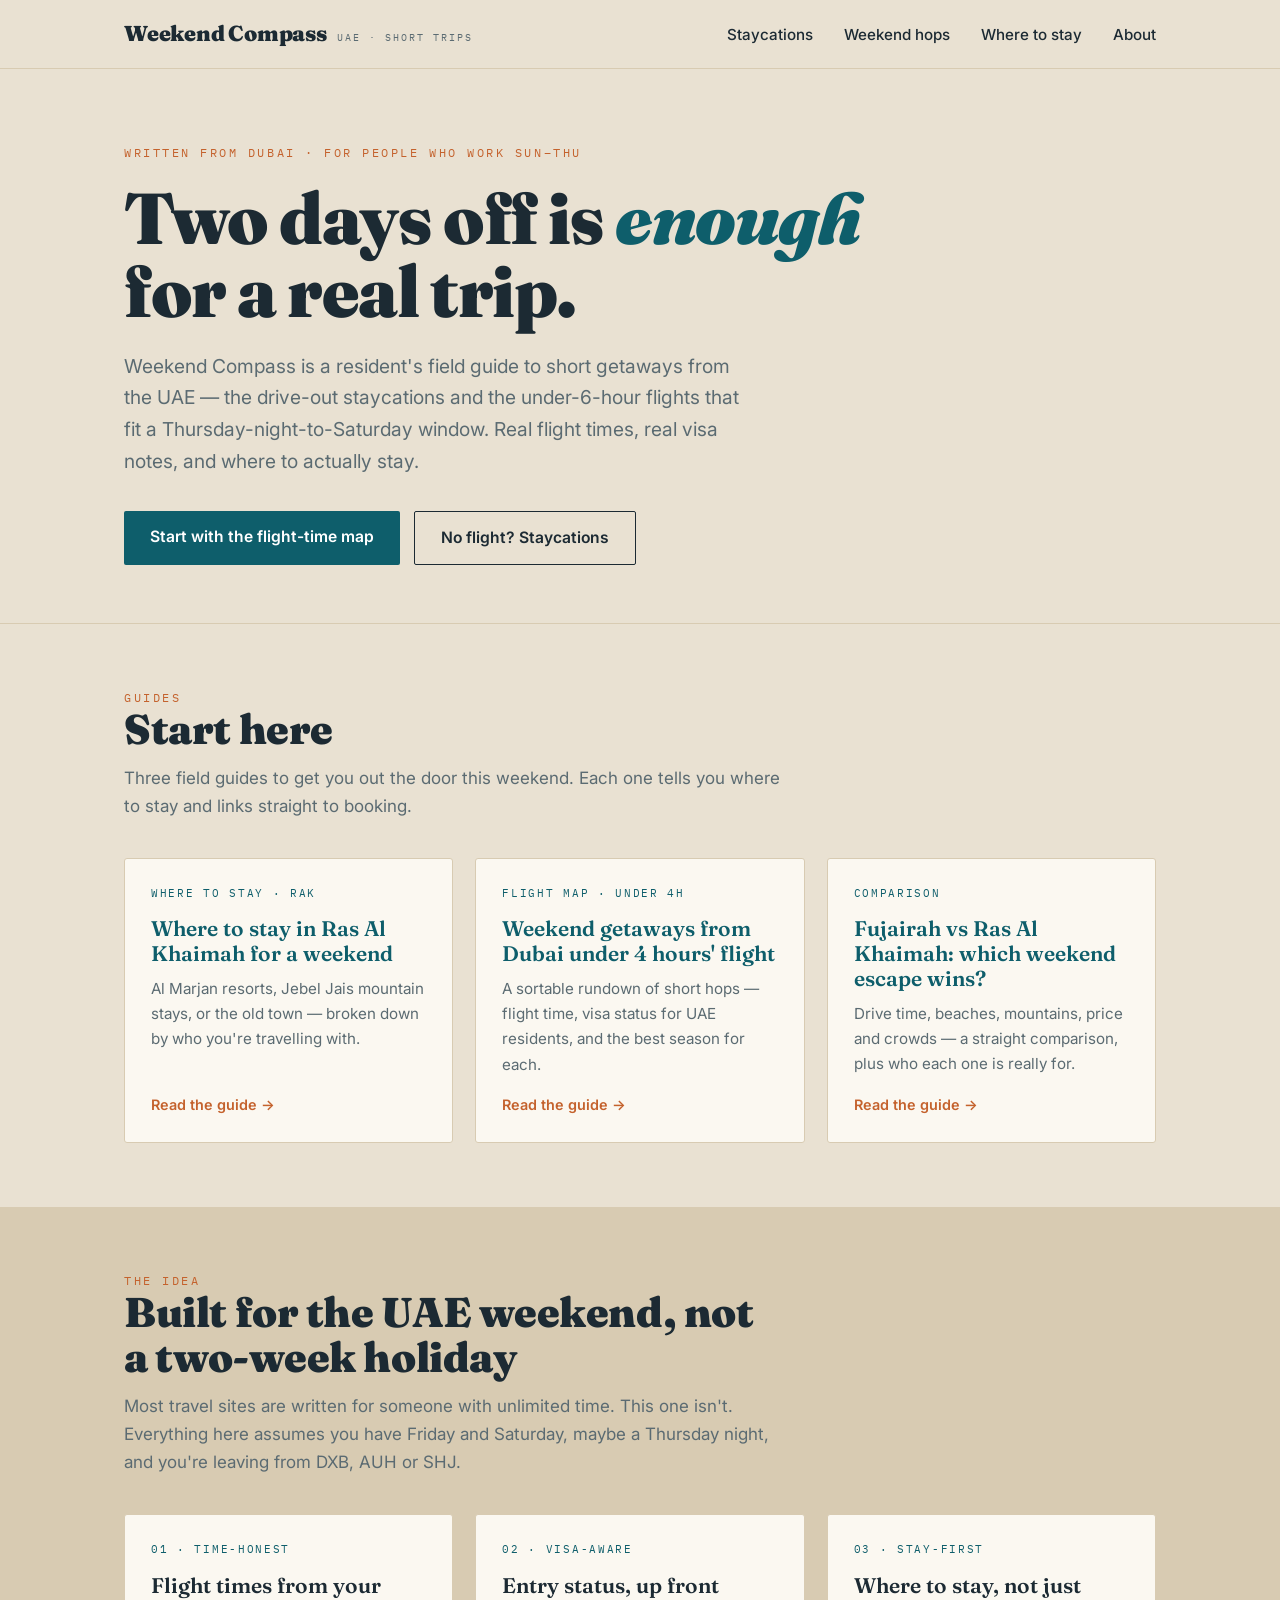
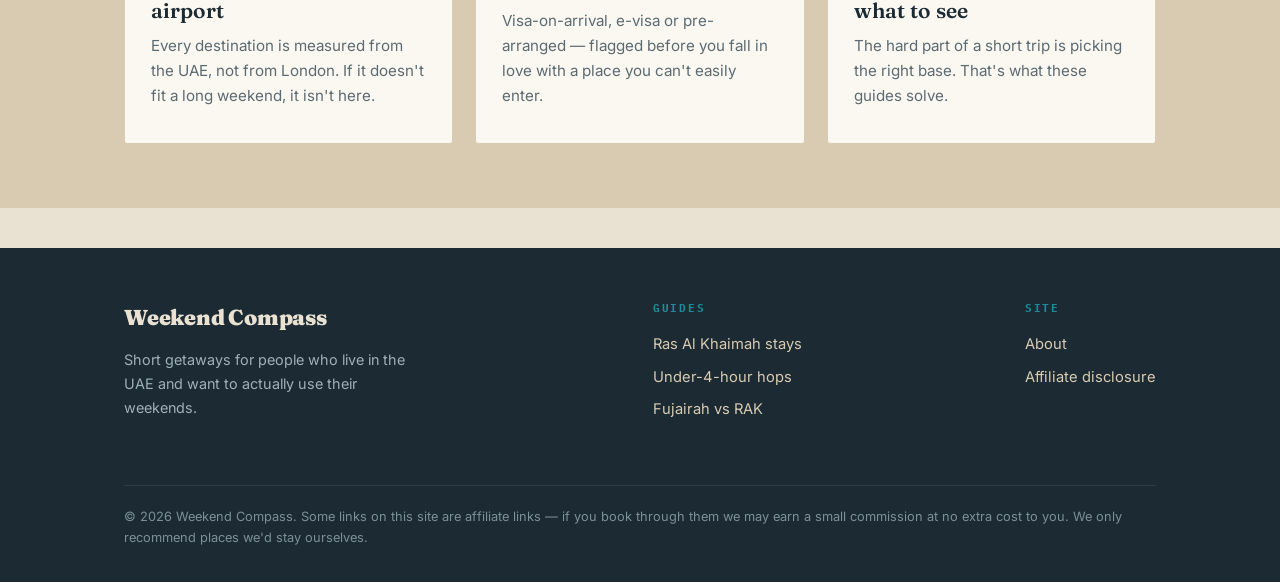
==== index.html @ 9d4f6bc1 "Add files via upload" ====
<!DOCTYPE html>
<html lang="en">
<head>
<meta charset="UTF-8">
<meta name="viewport" content="width=device-width, initial-scale=1">
<title>Weekend Compass — Short Getaways for UAE Residents</title>
<meta name="description" content="A resident's field guide to weekend escapes in the UAE and quick trips across the Gulf and beyond — where to stay, when to go, and how long the flight really is.">
<link rel="stylesheet" href="style.css">
</head>
<body>

<header class="site-head">
  <div class="wrap">
    <a class="brand" href="index.html">
      <b>Weekend Compass</b>
      <span>UAE · short trips</span>
    </a>
    <nav class="nav">
      <a href="index.html#staycations">Staycations</a>
      <a href="index.html#hops">Weekend hops</a>
      <a href="articles/ras-al-khaimah-where-to-stay.html">Where to stay</a>
      <a href="about.html">About</a>
    </nav>
  </div>
</header>

<section class="hero">
  <div class="wrap">
    <div class="eyebrow">Written from Dubai · for people who work Sun–Thu</div>
    <h1>Two days off is <em>enough</em> for a real trip.</h1>
    <p>Weekend Compass is a resident's field guide to short getaways from the UAE — the drive-out staycations and the under-6-hour flights that fit a Thursday-night-to-Saturday window. Real flight times, real visa notes, and where to actually stay.</p>
    <div class="cta">
      <a class="btn btn-primary" href="articles/weekend-getaways-from-dubai-under-4-hours.html">Start with the flight-time map</a>
      <a class="btn btn-ghost" href="#staycations">No flight? Staycations</a>
    </div>
  </div>
</section>

<section class="section" id="staycations">
  <div class="wrap">
    <div class="section-head">
      <div class="eyebrow">Guides</div>
      <h2>Start here</h2>
      <p>Three field guides to get you out the door this weekend. Each one tells you where to stay and links straight to booking.</p>
    </div>
    <div class="grid">
      <a class="card" href="articles/ras-al-khaimah-where-to-stay.html">
        <span class="tag">Where to stay · RAK</span>
        <h3>Where to stay in Ras Al Khaimah for a weekend</h3>
        <p>Al Marjan resorts, Jebel Jais mountain stays, or the old town — broken down by who you're travelling with.</p>
        <span class="more">Read the guide →</span>
      </a>
      <a class="card" href="articles/weekend-getaways-from-dubai-under-4-hours.html">
        <span class="tag">Flight map · under 4h</span>
        <h3>Weekend getaways from Dubai under 4 hours' flight</h3>
        <p>A sortable rundown of short hops — flight time, visa status for UAE residents, and the best season for each.</p>
        <span class="more">Read the guide →</span>
      </a>
      <a class="card" href="articles/fujairah-vs-ras-al-khaimah.html">
        <span class="tag">Comparison</span>
        <h3>Fujairah vs Ras Al Khaimah: which weekend escape wins?</h3>
        <p>Drive time, beaches, mountains, price and crowds — a straight comparison, plus who each one is really for.</p>
        <span class="more">Read the guide →</span>
      </a>
    </div>
  </div>
</section>

<section class="section" id="hops" style="background:var(--sand-deep)">
  <div class="wrap">
    <div class="section-head">
      <div class="eyebrow">The idea</div>
      <h2>Built for the UAE weekend, not a two-week holiday</h2>
      <p>Most travel sites are written for someone with unlimited time. This one isn't. Everything here assumes you have Friday and Saturday, maybe a Thursday night, and you're leaving from DXB, AUH or SHJ.</p>
    </div>
    <div class="grid">
      <div class="card">
        <span class="tag">01 · Time-honest</span>
        <h3>Flight times from your airport</h3>
        <p>Every destination is measured from the UAE, not from London. If it doesn't fit a long weekend, it isn't here.</p>
      </div>
      <div class="card">
        <span class="tag">02 · Visa-aware</span>
        <h3>Entry status, up front</h3>
        <p>Visa-on-arrival, e-visa or pre-arranged — flagged before you fall in love with a place you can't easily enter.</p>
      </div>
      <div class="card">
        <span class="tag">03 · Stay-first</span>
        <h3>Where to stay, not just what to see</h3>
        <p>The hard part of a short trip is picking the right base. That's what these guides solve.</p>
      </div>
    </div>
  </div>
</section>

<footer class="site-foot">
  <div class="wrap">
    <div class="col">
      <a class="brand" href="index.html"><b>Weekend Compass</b></a>
      <p style="margin-top:12px;max-width:34ch;color:#9fb0b7;font-size:.9rem">Short getaways for people who live in the UAE and want to actually use their weekends.</p>
    </div>
    <div class="col">
      <h4>Guides</h4>
      <a href="articles/ras-al-khaimah-where-to-stay.html">Ras Al Khaimah stays</a>
      <a href="articles/weekend-getaways-from-dubai-under-4-hours.html">Under-4-hour hops</a>
      <a href="articles/fujairah-vs-ras-al-khaimah.html">Fujairah vs RAK</a>
    </div>
    <div class="col">
      <h4>Site</h4>
      <a href="about.html">About</a>
      <a href="about.html#disclosure">Affiliate disclosure</a>
    </div>
    <div class="fine">
      © 2026 Weekend Compass. Some links on this site are affiliate links — if you book through them we may earn a small commission at no extra cost to you. We only recommend places we'd stay ourselves.
    </div>
  </div>
</footer>

</body>
</html>
---- style.css ----
/* ============================================================
   Weekend Compass — UAE weekend & short-getaway field guide
   Palette:
     --sand      #E9E1D2  page base (warm sandstone)
     --sand-deep #D8CBB2  panels
     --ink       #1C2A33  text (deep gulf-slate)
     --gulf      #0E5E6B  primary (deep gulf teal-blue)
     --gulf-lite #1C8C9A  hover / accents
     --ember     #C4622D  action accent (souk terracotta, used sparingly)
     --paper     #FBF8F1  cards
   Type: 'Fraunces' display, 'Inter' body, 'IBM Plex Mono' data/eyebrows
   ============================================================ */

@import url('https://fonts.googleapis.com/css2?family=Fraunces:opsz,wght@9..144,400;9..144,600;9..144,900&family=Inter:wght@400;500;600&family=IBM+Plex+Mono:wght@500&display=swap');

:root{
  --sand:#E9E1D2; --sand-deep:#D8CBB2; --ink:#1C2A33;
  --gulf:#0E5E6B; --gulf-lite:#1C8C9A; --ember:#C4622D;
  --paper:#FBF8F1; --muted:#5b6b72;
  --maxw:1080px;
}

*{box-sizing:border-box;margin:0;padding:0}
html{scroll-behavior:smooth}
body{
  font-family:'Inter',system-ui,sans-serif;
  background:var(--sand); color:var(--ink);
  line-height:1.65; font-size:17px;
  -webkit-font-smoothing:antialiased;
}
a{color:var(--gulf); text-decoration:none}
a:hover{color:var(--gulf-lite)}
img{max-width:100%;display:block}

.wrap{max-width:var(--maxw); margin:0 auto; padding:0 24px}

/* ---- eyebrow / mono utility ---- */
.eyebrow{
  font-family:'IBM Plex Mono',monospace; font-size:.72rem;
  letter-spacing:.22em; text-transform:uppercase; color:var(--ember);
}

/* ---- header ---- */
.site-head{
  border-bottom:1px solid var(--sand-deep);
  background:var(--sand);
  position:sticky; top:0; z-index:50;
}
.site-head .wrap{display:flex; align-items:center; justify-content:space-between; padding-top:16px; padding-bottom:16px}
.brand{display:flex; align-items:baseline; gap:10px; font-family:'Fraunces',serif}
.brand b{font-weight:900; font-size:1.35rem; letter-spacing:-.01em; color:var(--ink)}
.brand span{font-family:'IBM Plex Mono',monospace; font-size:.62rem; letter-spacing:.2em; color:var(--muted); text-transform:uppercase}
.nav a{margin-left:26px; font-weight:500; font-size:.95rem; color:var(--ink)}
.nav a:hover{color:var(--gulf)}
.nav-toggle{display:none}

/* ---- hero ---- */
.hero{padding:74px 0 58px; border-bottom:1px solid var(--sand-deep)}
.hero .eyebrow{margin-bottom:20px}
.hero h1{
  font-family:'Fraunces',serif; font-weight:900;
  font-size:clamp(2.6rem,6vw,4.5rem); line-height:1.02;
  letter-spacing:-.02em; max-width:15ch; margin-bottom:22px;
}
.hero h1 em{font-style:italic; color:var(--gulf)}
.hero p{font-size:1.2rem; max-width:52ch; color:var(--muted)}
.hero .cta{margin-top:34px; display:flex; gap:14px; flex-wrap:wrap}

.btn{
  display:inline-block; font-weight:600; font-size:.98rem;
  padding:13px 26px; border-radius:2px; transition:.18s;
}
.btn-primary{background:var(--gulf); color:#fff}
.btn-primary:hover{background:var(--gulf-lite); color:#fff}
.btn-ghost{border:1.5px solid var(--ink); color:var(--ink)}
.btn-ghost:hover{background:var(--ink); color:var(--sand)}

/* ---- section ---- */
.section{padding:64px 0}
.section-head{margin-bottom:38px; max-width:60ch}
.section-head h2{font-family:'Fraunces',serif; font-weight:900; font-size:clamp(1.8rem,4vw,2.6rem); letter-spacing:-.01em; line-height:1.08; margin-bottom:12px}
.section-head p{color:var(--muted)}

/* ---- guide grid ---- */
.grid{display:grid; grid-template-columns:repeat(3,1fr); gap:22px}
.card{
  background:var(--paper); border:1px solid var(--sand-deep);
  border-radius:3px; padding:26px; display:flex; flex-direction:column;
  transition:.18s; min-height:230px;
}
.card:hover{transform:translateY(-3px); border-color:var(--gulf-lite); box-shadow:0 10px 30px rgba(14,94,107,.09)}
.card .tag{font-family:'IBM Plex Mono',monospace; font-size:.66rem; letter-spacing:.16em; text-transform:uppercase; color:var(--gulf); margin-bottom:14px}
.card h3{font-family:'Fraunces',serif; font-weight:600; font-size:1.32rem; line-height:1.18; margin-bottom:10px}
.card p{font-size:.95rem; color:var(--muted); flex:1}
.card .more{margin-top:16px; font-weight:600; font-size:.9rem; color:var(--ember)}

/* ---- inline affiliate placeholder ---- */
.aff{
  background:linear-gradient(0deg,rgba(196,98,45,.06),rgba(196,98,45,.06)),var(--paper);
  border:1.5px dashed var(--ember); border-radius:4px;
  padding:18px 20px; margin:26px 0; font-size:.95rem;
}
.aff b{font-family:'IBM Plex Mono',monospace; font-size:.7rem; letter-spacing:.14em; text-transform:uppercase; color:var(--ember); display:block; margin-bottom:6px}
.aff .book-btn{display:inline-block; margin-top:10px; background:var(--gulf); color:#fff; padding:10px 20px; border-radius:2px; font-weight:600; font-size:.9rem}

/* ---- article body ---- */
.article{padding:52px 0}
.article .wrap{max-width:740px}
.article .meta{font-family:'IBM Plex Mono',monospace; font-size:.72rem; letter-spacing:.14em; text-transform:uppercase; color:var(--muted); margin-bottom:18px}
.article h1{font-family:'Fraunces',serif; font-weight:900; font-size:clamp(2rem,5vw,3.2rem); line-height:1.05; letter-spacing:-.02em; margin-bottom:20px}
.article .lede{font-size:1.22rem; color:var(--muted); margin-bottom:12px}
.article h2{font-family:'Fraunces',serif; font-weight:900; font-size:1.7rem; margin:44px 0 14px; letter-spacing:-.01em}
.article h3{font-family:'Fraunces',serif; font-weight:600; font-size:1.28rem; margin:30px 0 10px}
.article p{margin-bottom:18px}
.article ul,.article ol{margin:0 0 18px 22px}
.article li{margin-bottom:8px}
.article .disclosure{background:var(--sand-deep); border-radius:4px; padding:14px 18px; font-size:.85rem; color:var(--ink); margin-bottom:34px}

/* ---- data table ---- */
.tbl{width:100%; border-collapse:collapse; margin:24px 0; font-size:.92rem; background:var(--paper)}
.tbl th,.tbl td{text-align:left; padding:12px 14px; border-bottom:1px solid var(--sand-deep)}
.tbl th{font-family:'IBM Plex Mono',monospace; font-size:.68rem; letter-spacing:.1em; text-transform:uppercase; color:var(--gulf); background:var(--sand)}
.tbl tr:hover td{background:rgba(28,140,154,.05)}

/* ---- callout ---- */
.note{border-left:3px solid var(--gulf); background:var(--paper); padding:16px 20px; margin:24px 0; font-size:.95rem}
.note b{color:var(--gulf)}

/* ---- faq ---- */
.faq details{border-bottom:1px solid var(--sand-deep); padding:16px 0}
.faq summary{font-family:'Fraunces',serif; font-weight:600; font-size:1.12rem; cursor:pointer; list-style:none}
.faq summary::-webkit-details-marker{display:none}
.faq summary::before{content:"+"; color:var(--ember); font-family:'IBM Plex Mono',monospace; margin-right:12px}
.faq details[open] summary::before{content:"–"}
.faq p{margin-top:12px}

/* ---- footer ---- */
.site-foot{background:var(--ink); color:var(--sand); padding:52px 0 34px; margin-top:40px}
.site-foot .wrap{display:flex; justify-content:space-between; flex-wrap:wrap; gap:30px}
.site-foot .brand b{color:var(--sand)}
.site-foot a{color:var(--sand-deep)}
.site-foot a:hover{color:#fff}
.site-foot .col h4{font-family:'IBM Plex Mono',monospace; font-size:.68rem; letter-spacing:.16em; text-transform:uppercase; color:var(--gulf-lite); margin-bottom:14px}
.site-foot .col a{display:block; font-size:.92rem; margin-bottom:8px}
.site-foot .fine{width:100%; border-top:1px solid #2c3d46; margin-top:26px; padding-top:20px; font-size:.8rem; color:#7d8f97}

/* ---- responsive ---- */
@media(max-width:820px){
  .grid{grid-template-columns:1fr 1fr}
}
@media(max-width:600px){
  .grid{grid-template-columns:1fr}
  .nav{display:none}
  .hero{padding:52px 0 40px}
  .section{padding:46px 0}
}

@media(prefers-reduced-motion:reduce){
  *{transition:none!important; scroll-behavior:auto!important}
}
:focus-visible{outline:3px solid var(--gulf-lite); outline-offset:2px}
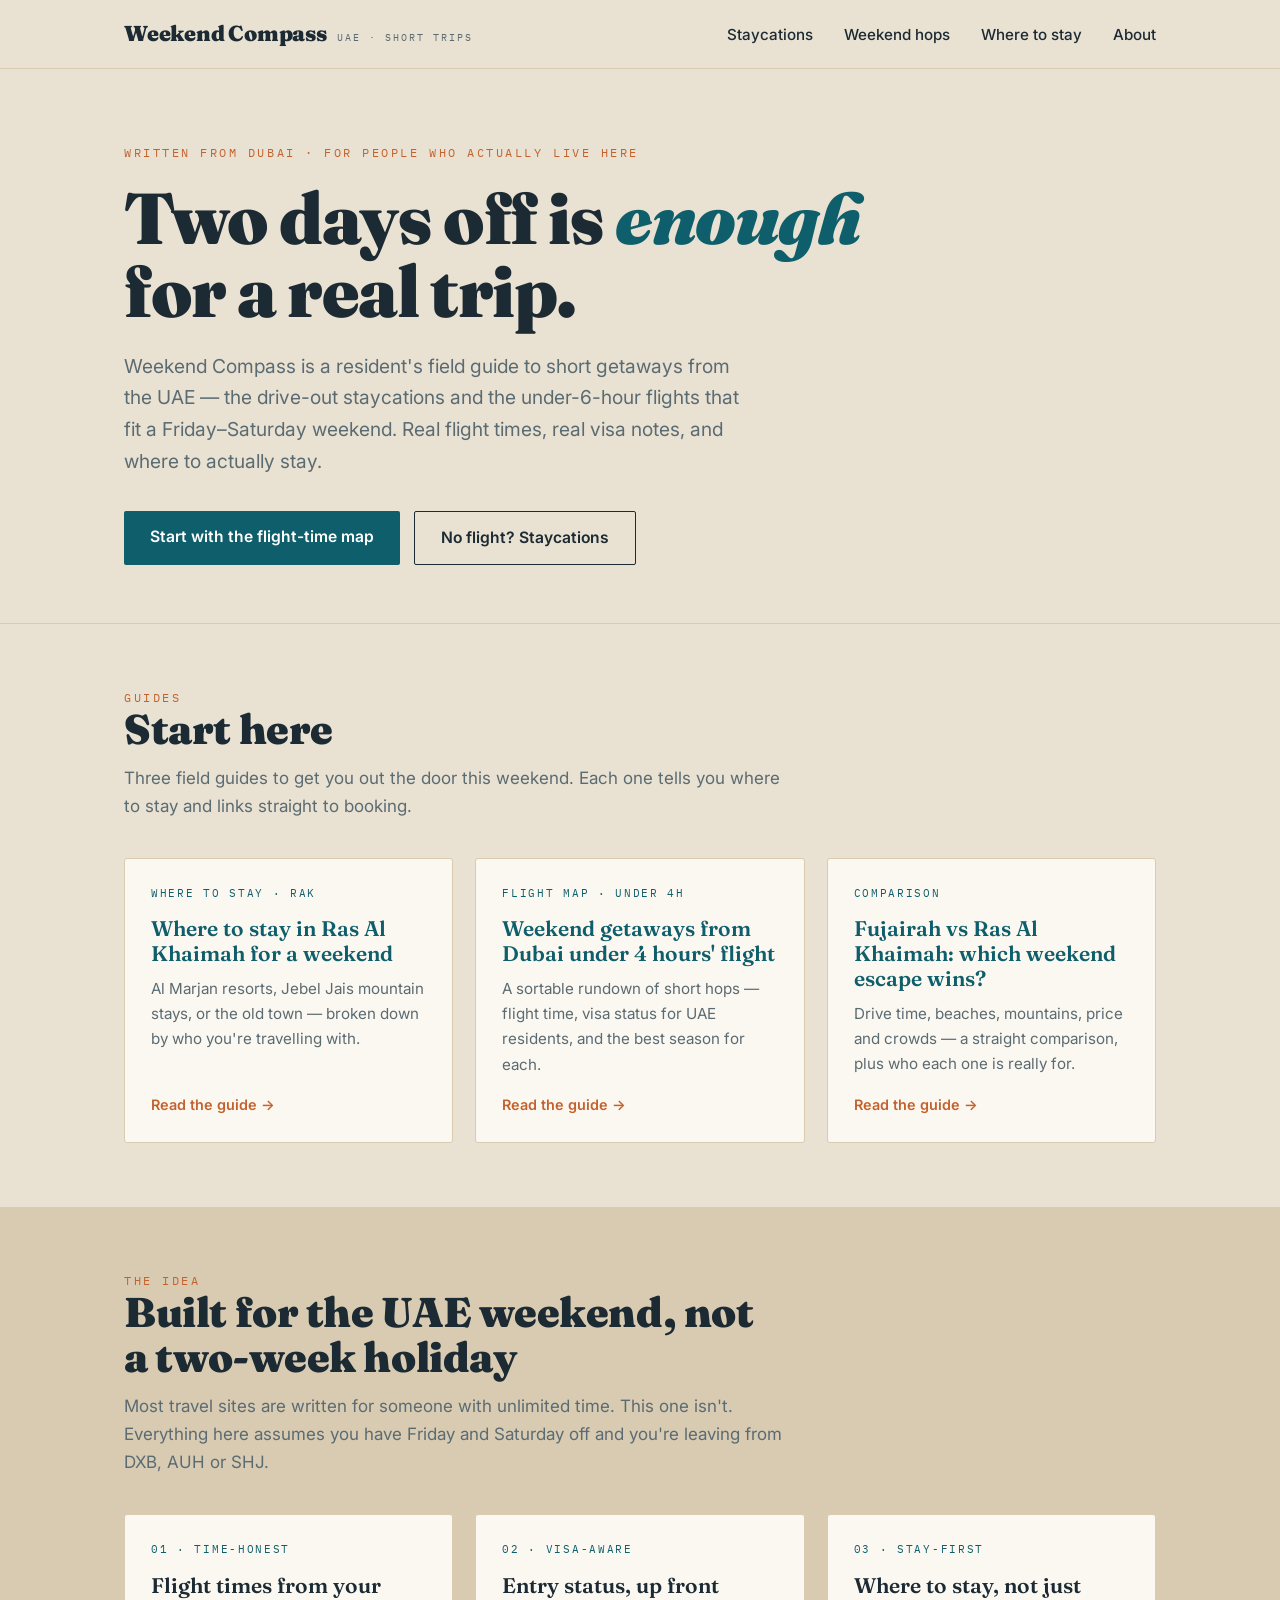
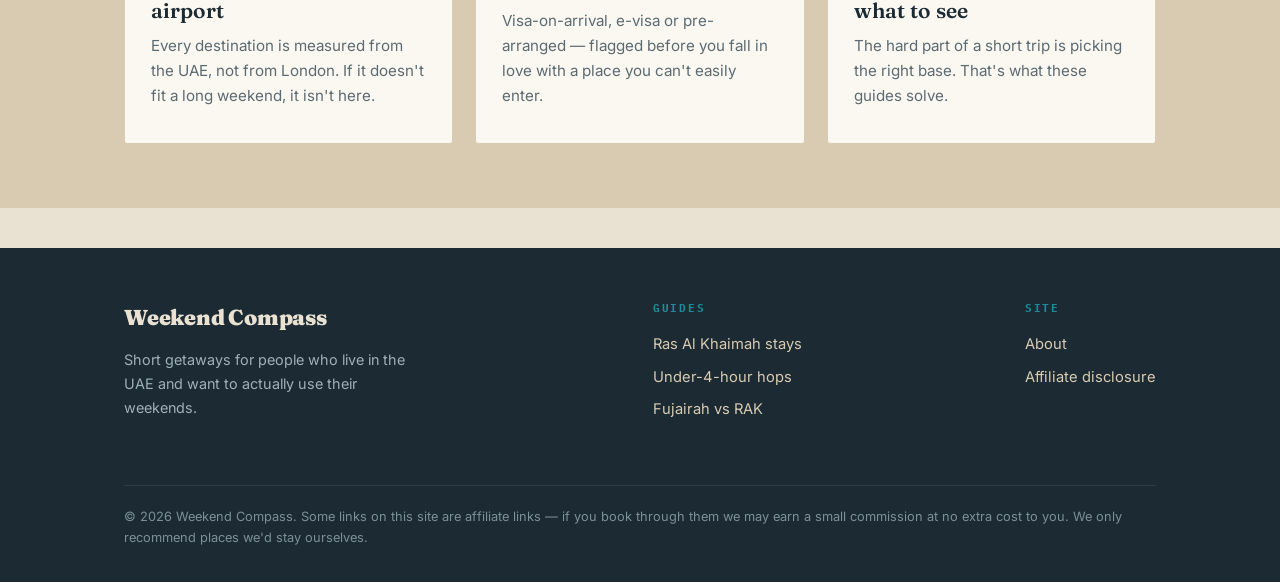
==== commit 62dbce3f: "Add files via upload" ====
--- a/index.html
+++ b/index.html
@@ -18,7 +18,7 @@
     <nav class="nav">
       <a href="index.html#staycations">Staycations</a>
       <a href="index.html#hops">Weekend hops</a>
-      <a href="articles/ras-al-khaimah-where-to-stay.html">Where to stay</a>
+      <a href="ras-al-khaimah-where-to-stay.html">Where to stay</a>
       <a href="about.html">About</a>
     </nav>
   </div>
@@ -26,11 +26,11 @@
 
 <section class="hero">
   <div class="wrap">
-    <div class="eyebrow">Written from Dubai · for people who work Sun–Thu</div>
+    <div class="eyebrow">Written from Dubai · for people who actually live here</div>
     <h1>Two days off is <em>enough</em> for a real trip.</h1>
-    <p>Weekend Compass is a resident's field guide to short getaways from the UAE — the drive-out staycations and the under-6-hour flights that fit a Thursday-night-to-Saturday window. Real flight times, real visa notes, and where to actually stay.</p>
+    <p>Weekend Compass is a resident's field guide to short getaways from the UAE — the drive-out staycations and the under-6-hour flights that fit a Friday–Saturday weekend. Real flight times, real visa notes, and where to actually stay.</p>
     <div class="cta">
-      <a class="btn btn-primary" href="articles/weekend-getaways-from-dubai-under-4-hours.html">Start with the flight-time map</a>
+      <a class="btn btn-primary" href="weekend-getaways-from-dubai-under-4-hours.html">Start with the flight-time map</a>
       <a class="btn btn-ghost" href="#staycations">No flight? Staycations</a>
     </div>
   </div>
@@ -44,19 +44,19 @@
       <p>Three field guides to get you out the door this weekend. Each one tells you where to stay and links straight to booking.</p>
     </div>
     <div class="grid">
-      <a class="card" href="articles/ras-al-khaimah-where-to-stay.html">
+      <a class="card" href="ras-al-khaimah-where-to-stay.html">
         <span class="tag">Where to stay · RAK</span>
         <h3>Where to stay in Ras Al Khaimah for a weekend</h3>
         <p>Al Marjan resorts, Jebel Jais mountain stays, or the old town — broken down by who you're travelling with.</p>
         <span class="more">Read the guide →</span>
       </a>
-      <a class="card" href="articles/weekend-getaways-from-dubai-under-4-hours.html">
+      <a class="card" href="weekend-getaways-from-dubai-under-4-hours.html">
         <span class="tag">Flight map · under 4h</span>
         <h3>Weekend getaways from Dubai under 4 hours' flight</h3>
         <p>A sortable rundown of short hops — flight time, visa status for UAE residents, and the best season for each.</p>
         <span class="more">Read the guide →</span>
       </a>
-      <a class="card" href="articles/fujairah-vs-ras-al-khaimah.html">
+      <a class="card" href="fujairah-vs-ras-al-khaimah.html">
         <span class="tag">Comparison</span>
         <h3>Fujairah vs Ras Al Khaimah: which weekend escape wins?</h3>
         <p>Drive time, beaches, mountains, price and crowds — a straight comparison, plus who each one is really for.</p>
@@ -71,7 +71,7 @@
     <div class="section-head">
       <div class="eyebrow">The idea</div>
       <h2>Built for the UAE weekend, not a two-week holiday</h2>
-      <p>Most travel sites are written for someone with unlimited time. This one isn't. Everything here assumes you have Friday and Saturday, maybe a Thursday night, and you're leaving from DXB, AUH or SHJ.</p>
+      <p>Most travel sites are written for someone with unlimited time. This one isn't. Everything here assumes you have Friday and Saturday off and you're leaving from DXB, AUH or SHJ.</p>
     </div>
     <div class="grid">
       <div class="card">
@@ -101,9 +101,9 @@
     </div>
     <div class="col">
       <h4>Guides</h4>
-      <a href="articles/ras-al-khaimah-where-to-stay.html">Ras Al Khaimah stays</a>
-      <a href="articles/weekend-getaways-from-dubai-under-4-hours.html">Under-4-hour hops</a>
-      <a href="articles/fujairah-vs-ras-al-khaimah.html">Fujairah vs RAK</a>
+      <a href="ras-al-khaimah-where-to-stay.html">Ras Al Khaimah stays</a>
+      <a href="weekend-getaways-from-dubai-under-4-hours.html">Under-4-hour hops</a>
+      <a href="fujairah-vs-ras-al-khaimah.html">Fujairah vs RAK</a>
     </div>
     <div class="col">
       <h4>Site</h4>
